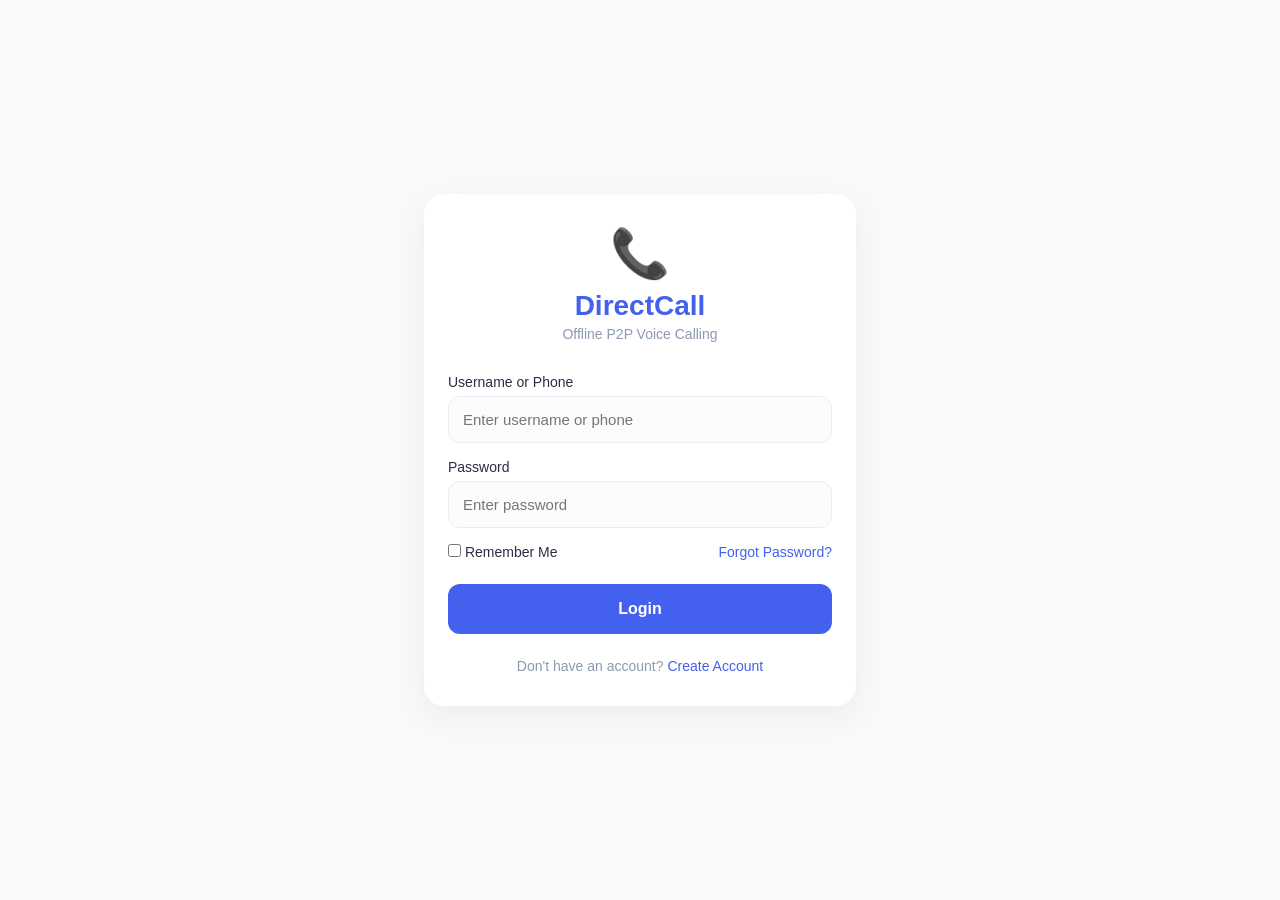
==== android/app/src/main/assets/www/index.html @ d7e54588 "Initial commit of DirectCall Native App" ====
<!DOCTYPE html>
<html lang="en">
<head>
    <meta charset="UTF-8">
    <meta name="viewport" content="width=device-width, initial-scale=1.0, maximum-scale=1.0, user-scalable=no">
    <title>DirectCall</title>
    <link rel="stylesheet" href="css/style.css">
    <link rel="manifest" href="manifest.json">
    <meta name="theme-color" content="#4361ee">
</head>
<body>
    <div id="app-container">
        <!-- LOGIN SCREEN -->
        <div id="login-screen" class="screen active">
            <div class="card">
                <div id="install-banner" style="display:none; background:var(--primary); color:white; padding:12px; text-align:center; border-radius:12px; margin-bottom:16px; font-weight:bold; cursor:pointer; box-shadow:0 4px 10px rgba(67,97,238,0.3); transition:0.2s;">
                    ⬇️ Install DirectCall to Phone
                </div>
                <div class="logo-container">
                    <div class="logo-icon">📞</div>
                    <h1>DirectCall</h1>
                    <p class="subtitle">Offline P2P Voice Calling</p>
                </div>
                
                <form id="login-form">
                    <div class="input-group">
                        <label for="login-identifier">Username or Phone</label>
                        <input type="text" id="login-identifier" required placeholder="Enter username or phone">
                    </div>
                    <div class="input-group">
                        <label for="login-password">Password</label>
                        <input type="password" id="login-password" required placeholder="Enter password">
                    </div>
                    
                    <div class="options-row">
                        <label class="checkbox-container">
                            <input type="checkbox" id="remember-me"> Remember Me
                        </label>
                        <a href="#" class="forgot-link">Forgot Password?</a>
                    </div>

                    <button type="submit" class="btn btn-primary btn-large">Login</button>
                </form>
                
                <p class="switch-screen">
                    Don't have an account? <a href="#" id="go-to-register">Create Account</a>
                </p>
            </div>
        </div>

        <!-- REGISTRATION SCREEN -->
        <div id="register-screen" class="screen">
            <div class="card">
                <div class="logo-container small">
                    <div class="logo-icon">📞</div>
                    <h2>Create Account</h2>
                </div>
                
                <form id="register-form">
                    <div class="input-group">
                        <label for="reg-name">Full Name</label>
                        <input type="text" id="reg-name" required placeholder="e.g. David Mugisha">
                    </div>
                    <div class="input-group">
                        <label for="reg-username">Username</label>
                        <input type="text" id="reg-username" required placeholder="e.g. david">
                    </div>
                    <div class="input-group">
                        <label for="reg-password">Password</label>
                        <input type="password" id="reg-password" required placeholder="Create password">
                    </div>
                    <div class="input-group">
                        <label for="reg-confirm">Confirm Password</label>
                        <input type="password" id="reg-confirm" required placeholder="Confirm password">
                    </div>
                    <button type="submit" class="btn btn-primary btn-large">Create Account</button>
                </form>
                <p class="switch-screen">Already have an account? <a href="#" id="go-to-login">Login here</a></p>
            </div>
        </div>

        <!-- DASHBOARD (HOME) SCREEN -->
        <div id="home-screen" class="screen">
            <div class="header">
                <div>
                    <h2 id="welcome-name">Hello, User 👋</h2>
                    <p class="user-id">My ID: <span id="display-id">DC-00000</span></p>
                </div>
            </div>
            
            <div class="status-banner">
                <div class="status-item">
                    <span class="icon">📡</span>
                    <div>
                        <strong>Wi-Fi Direct</strong>
                        <span id="wifi-status" class="status-text not-connected">NOT CONNECTED</span>
                    </div>
                </div>
                <div class="status-item">
                    <span class="icon">🌐</span>
                    <div>
                        <strong>Internet</strong>
                        <span class="status-text neutral">NOT REQUIRED</span>
                    </div>
                </div>
            </div>

            <div class="action-grid">
                <button class="grid-btn" id="btn-call">
                    <span class="icon">📞</span><span>Dialpad</span>
                </button>
                <button class="grid-btn" id="btn-contacts">
                    <span class="icon">👥</span><span>Contacts</span>
                </button>
                <button class="grid-btn" id="btn-nearby">
                    <span class="icon">📡</span><span>Nearby Users</span>
                </button>
                <button class="grid-btn" id="btn-history">
                    <span class="icon">🕘</span><span>Call History</span>
                </button>
                <button class="grid-btn" id="btn-settings" style="grid-column: span 2;">
                    <span class="icon">⚙️</span><span>Settings</span>
                </button>
            </div>
        </div>

        <!-- DIALPAD SCREEN -->
        <div id="dialpad-screen" class="screen">
            <div class="header">
                <h2>Dialpad</h2>
                <button class="btn-back back-to-home">← Back</button>
            </div>
            <div class="dialpad-container">
                <input type="text" id="dial-input" placeholder="Enter ID (e.g. 12345)" readonly>
                <div class="dial-grid">
                    <button class="dial-btn">1</button><button class="dial-btn">2</button><button class="dial-btn">3</button>
                    <button class="dial-btn">4</button><button class="dial-btn">5</button><button class="dial-btn">6</button>
                    <button class="dial-btn">7</button><button class="dial-btn">8</button><button class="dial-btn">9</button>
                    <button class="dial-btn">X</button><button class="dial-btn">0</button><button class="dial-btn">#</button>
                </div>
                <button class="btn-call-large" id="dial-call-btn">📞</button>
            </div>
        </div>

        <!-- CONTACTS SCREEN -->
        <div id="contacts-screen" class="screen">
            <div class="header">
                <h2>Saved Contacts</h2>
                <button class="btn-back back-to-home">← Back</button>
            </div>
            <div class="user-list">
                <div class="user-item">
                    <div class="user-info">
                        <div class="avatar-small" style="background:#ffd54f">E</div>
                        <div><div class="item-name">Eric Ndikumana</div><div class="item-id">DC-18291</div></div>
                    </div>
                    <button class="btn-call-small" onclick="startCall('Eric Ndikumana', 'DC-18291')">📞</button>
                </div>
                <div class="user-item">
                    <div class="user-info">
                        <div class="avatar-small" style="background:#64b5f6">A</div>
                        <div><div class="item-name">Alice</div><div class="item-id">DC-99212</div></div>
                    </div>
                    <button class="btn-call-small" onclick="startCall('Alice', 'DC-99212')">📞</button>
                </div>
            </div>
        </div>

        <!-- CALL HISTORY SCREEN -->
        <div id="history-screen" class="screen">
            <div class="header">
                <h2>Call History</h2>
                <button class="btn-back back-to-home">← Back</button>
            </div>
            <div class="user-list">
                <div class="user-item">
                    <div class="user-info">
                        <div class="avatar-small">👤</div>
                        <div><div class="item-name">John Doe</div><div class="item-id" style="color:var(--success)">↙ Incoming • Today, 10:30 AM</div></div>
                    </div>
                </div>
                <div class="user-item">
                    <div class="user-info">
                        <div class="avatar-small" style="background:#ffd54f">E</div>
                        <div><div class="item-name">Eric Ndikumana</div><div class="item-id">↗ Outgoing • Yesterday</div></div>
                    </div>
                </div>
                <div class="user-item">
                    <div class="user-info">
                        <div class="avatar-small" style="background:#ef5350; color:white">S</div>
                        <div><div class="item-name">Sarah Smith</div><div class="item-id" style="color:var(--danger)">! Missed • Yesterday</div></div>
                    </div>
                </div>
            </div>
        </div>

        <!-- SETTINGS SCREEN -->
        <div id="settings-screen" class="screen">
            <div class="header">
                <h2>Settings</h2>
                <button class="btn-back back-to-home">← Back</button>
            </div>
            <div class="card" style="margin: 0 0 16px 0;">
                <div style="display:flex; align-items:center; gap:16px;">
                    <div class="avatar-small" style="width:60px; height:60px; font-size:30px;">👤</div>
                    <div>
                        <h3 id="settings-name">User</h3>
                        <p style="color:var(--text-muted); font-family:monospace;" id="settings-id">DC-00000</p>
                    </div>
                </div>
            </div>
            
            <div class="user-list">
                <div class="user-item"><strong>Wi-Fi Direct Status</strong> <span style="color:var(--text-muted)">Enabled</span></div>
                <div class="user-item"><strong>Audio Quality</strong> <span style="color:var(--text-muted)">High</span></div>
                <div class="user-item"><strong>App Version</strong> <span style="color:var(--text-muted)">1.0.0 (Offline)</span></div>
            </div>

            <button id="btn-logout" class="btn btn-secondary" style="margin-top: 24px; color: var(--danger);">Log Out</button>
        </div>

        <!-- NEARBY USERS SCREEN -->
        <div id="nearby-screen" class="screen">
            <div class="header">
                <h2>Nearby Users</h2>
                <button class="btn-back back-to-home">← Back</button>
            </div>
            <div class="status-banner" style="background-color: #e0f2f1; border-left: 4px solid #26a69a;">
                <div class="status-item">
                    <span class="icon" style="animation: pulse 1.5s infinite;">📡</span>
                    <div>
                        <strong>Scanning...</strong>
                        <span class="status-text">Looking for Wi-Fi Direct devices</span>
                    </div>
                </div>
            </div>
            <div class="user-list" id="nearby-list">
                <!-- Mock items injected by JS -->
            </div>
        </div>

        <!-- CALL SCREEN -->
        <div id="call-screen" class="screen call-active-bg">
            <div class="call-header"><p id="call-status">Connecting...</p></div>
            <div class="caller-profile">
                <div class="caller-avatar" id="caller-avatar-icon">👤</div>
                <h2 id="caller-name">Name</h2>
                <p id="caller-id" class="user-id">DC-00000</p>
                <div id="call-timer" class="timer">00:00</div>
            </div>
            <div class="call-controls">
                <button class="control-btn" id="btn-mute">🔇</button>
                <button class="control-btn end-call-btn" id="btn-end-call">❌</button>
                <button class="control-btn" id="btn-speaker">🔊</button>
            </div>
        </div>

    </div>
    <script src="js/app.js"></script>
</body>
</html>
---- android/app/src/main/assets/www/css/style.css ----
:root {
    --primary: #4361ee;
    --primary-hover: #3a56d4;
    --bg-color: #f8f9fa;
    --card-bg: #ffffff;
    --text-main: #2b2d42;
    --text-muted: #8d99ae;
    --border: #e9ecef;
    --success: #2ec4b6;
    --danger: #e63946;
    --radius-lg: 20px;
    --radius-md: 12px;
    --shadow: 0 10px 30px rgba(0,0,0,0.05);
}
* { box-sizing: border-box; margin: 0; padding: 0; font-family: -apple-system, BlinkMacSystemFont, "Segoe UI", Roboto, Helvetica, Arial, sans-serif; }
body { background-color: var(--bg-color); color: var(--text-main); display: flex; justify-content: center; align-items: center; min-height: 100vh; }
#app-container { width: 100%; max-width: 480px; min-height: 100vh; background-color: var(--bg-color); position: relative; overflow: hidden; }
.screen { position: absolute; top: 0; left: 0; width: 100%; height: 100%; padding: 24px; display: none; flex-direction: column; animation: fadeIn 0.3s ease-in-out; overflow-y: auto; background-color: var(--bg-color); }
.screen.active { display: flex; }
@keyframes fadeIn { from { opacity: 0; transform: translateY(10px); } to { opacity: 1; transform: translateY(0); } }
@keyframes pulse { 0% { opacity: 1; } 50% { opacity: 0.4; } 100% { opacity: 1; } }

.card { background: var(--card-bg); border-radius: var(--radius-lg); padding: 32px 24px; box-shadow: var(--shadow); margin: auto 0; }
.logo-container { text-align: center; margin-bottom: 32px; }
.logo-container.small { margin-bottom: 24px; }
.logo-icon { font-size: 48px; margin-bottom: 8px; }
.logo-container.small .logo-icon { font-size: 32px; }
h1 { font-size: 28px; font-weight: 700; color: var(--primary); }
h2 { font-size: 24px; font-weight: 600; }
.subtitle { color: var(--text-muted); font-size: 14px; margin-top: 4px; }

.input-group { margin-bottom: 16px; display: flex; flex-direction: column; }
.input-group label { font-size: 14px; font-weight: 500; margin-bottom: 6px; color: var(--text-main); }
.input-group input { padding: 14px; border: 1px solid var(--border); border-radius: var(--radius-md); font-size: 15px; background-color: #fcfcfc; }
.input-group input:focus { outline: none; border-color: var(--primary); box-shadow: 0 0 0 3px rgba(67, 97, 238, 0.15); }
.options-row { display: flex; justify-content: space-between; align-items: center; margin-bottom: 24px; font-size: 14px; }
.forgot-link, .switch-screen a { color: var(--primary); text-decoration: none; font-weight: 500; }
.switch-screen { text-align: center; margin-top: 24px; font-size: 14px; color: var(--text-muted); }

.btn { width: 100%; padding: 16px; border: none; border-radius: var(--radius-md); font-size: 16px; font-weight: 600; cursor: pointer; transition: 0.2s; }
.btn:active { transform: scale(0.98); }
.btn-primary { background-color: var(--primary); color: white; }
.btn-primary:hover { background-color: var(--primary-hover); }
.btn-secondary { background-color: #e9ecef; color: var(--text-main); }

.header { display: flex; justify-content: space-between; align-items: center; margin-bottom: 24px; margin-top: 24px; }
.user-id { color: var(--text-muted); font-family: monospace; font-size: 14px; margin-top: 4px; }
.status-banner { background: var(--card-bg); border-radius: var(--radius-md); padding: 16px; margin-bottom: 24px; box-shadow: var(--shadow); display: flex; flex-direction: column; gap: 12px; }
.status-item { display: flex; align-items: center; gap: 12px; }
.status-text { display: block; font-size: 12px; font-weight: 700; }
.not-connected { color: var(--danger); }
.connected { color: var(--success); }
.neutral { color: var(--text-muted); }

.action-grid { display: grid; grid-template-columns: 1fr 1fr; gap: 16px; }
.grid-btn { background: var(--card-bg); border: none; border-radius: var(--radius-md); padding: 24px 16px; display: flex; flex-direction: column; align-items: center; gap: 12px; box-shadow: var(--shadow); cursor: pointer; font-size: 15px; font-weight: 600; color: var(--text-main); transition: 0.2s; }
.grid-btn:hover { transform: translateY(-2px); box-shadow: 0 12px 20px rgba(0,0,0,0.08); }
.grid-btn .icon { font-size: 32px; }

.btn-back { background: none; border: none; color: var(--primary); font-weight: 600; cursor: pointer; font-size: 16px; padding: 8px; border-radius: 8px; }
.btn-back:hover { background: #e9ecef; }

.user-list { display: flex; flex-direction: column; gap: 12px; margin-top: 8px; }
.user-item { background: var(--card-bg); padding: 16px; border-radius: var(--radius-md); display: flex; justify-content: space-between; align-items: center; box-shadow: 0 4px 12px rgba(0,0,0,0.03); border: 1px solid var(--border); }
.user-info { display: flex; align-items: center; gap: 12px; }
.avatar-small { width: 44px; height: 44px; background: #e0e0e0; border-radius: 50%; display: flex; align-items: center; justify-content: center; font-size: 20px; font-weight:bold; }
.item-name { font-weight: 600; font-size: 16px; }
.item-id { font-size: 12px; color: var(--text-muted); font-family: monospace; margin-top: 2px; display: flex; align-items: center; gap: 4px; }
.status-dot { width: 8px; height: 8px; background: var(--success); border-radius: 50%; display: inline-block; }
.btn-call-small { background: var(--success); color: white; border: none; padding: 10px 16px; border-radius: 24px; font-weight: 600; cursor: pointer; display: flex; align-items: center; gap: 6px; font-size: 14px; box-shadow: 0 4px 10px rgba(46, 196, 182, 0.3); transition: 0.2s;}
.btn-call-small:hover { transform: scale(1.05); }

/* Dialpad specific */
.dialpad-container { display:flex; flex-direction:column; align-items:center; margin-top:20px; flex:1;}
#dial-input { width:100%; height:70px; font-size:32px; text-align:center; border:none; background:transparent; margin-bottom:20px; font-family:monospace; font-weight:bold; color:var(--text-main); }
#dial-input:focus { outline:none; }
.dial-grid { display:grid; grid-template-columns:repeat(3, 1fr); gap:20px; margin-bottom:40px; }
.dial-btn { width:70px; height:70px; border-radius:50%; border:none; background:var(--card-bg); font-size:28px; font-weight:600; color:var(--text-main); box-shadow:var(--shadow); cursor:pointer; transition:0.1s; }
.dial-btn:active { background:var(--border); transform:scale(0.95); }
.btn-call-large { width:80px; height:80px; border-radius:50%; border:none; background:var(--success); color:white; font-size:32px; box-shadow: 0 10px 20px rgba(46,196,182,0.4); cursor:pointer; transition:0.2s; }
.btn-call-large:hover { transform:scale(1.05); }

/* Call Screen */
.call-active-bg { background-color: #111; color: white; }
.call-header { text-align: center; margin-top: 20px; color: #aaaaaa; font-weight: 500; }
.caller-profile { display: flex; flex-direction: column; align-items: center; justify-content: center; flex: 1; gap: 12px; }
.caller-avatar { width: 140px; height: 140px; background: #333; border-radius: 50%; display: flex; align-items: center; justify-content: center; font-size: 70px; margin-bottom: 20px; box-shadow: 0 0 0 10px rgba(255,255,255,0.05); animation: pulse 2s infinite; }
#caller-name { font-size: 32px; font-weight: 700; color: white; margin: 0; }
#caller-id { color: #888; font-size: 16px; margin: 0; }
.timer { font-size: 20px; font-family: monospace; color: white; margin-top: 10px; opacity: 0; transition: opacity 0.5s; }
.timer.visible { opacity: 1; }

.call-controls { display: flex; justify-content: space-evenly; align-items: center; padding-bottom: 40px; }
.control-btn { width: 64px; height: 64px; border-radius: 50%; border: none; background: #333; color: white; font-size: 24px; cursor: pointer; display: flex; align-items: center; justify-content: center; transition: 0.2s; }
.control-btn:hover { background: #555; }
.control-btn.active { background: white; color: #111; }
.end-call-btn { width: 80px; height: 80px; background: var(--danger); font-size: 32px; box-shadow: 0 4px 15px rgba(230, 57, 70, 0.4); }
.end-call-btn:hover { background: #ff4d4d; transform: scale(1.05); }
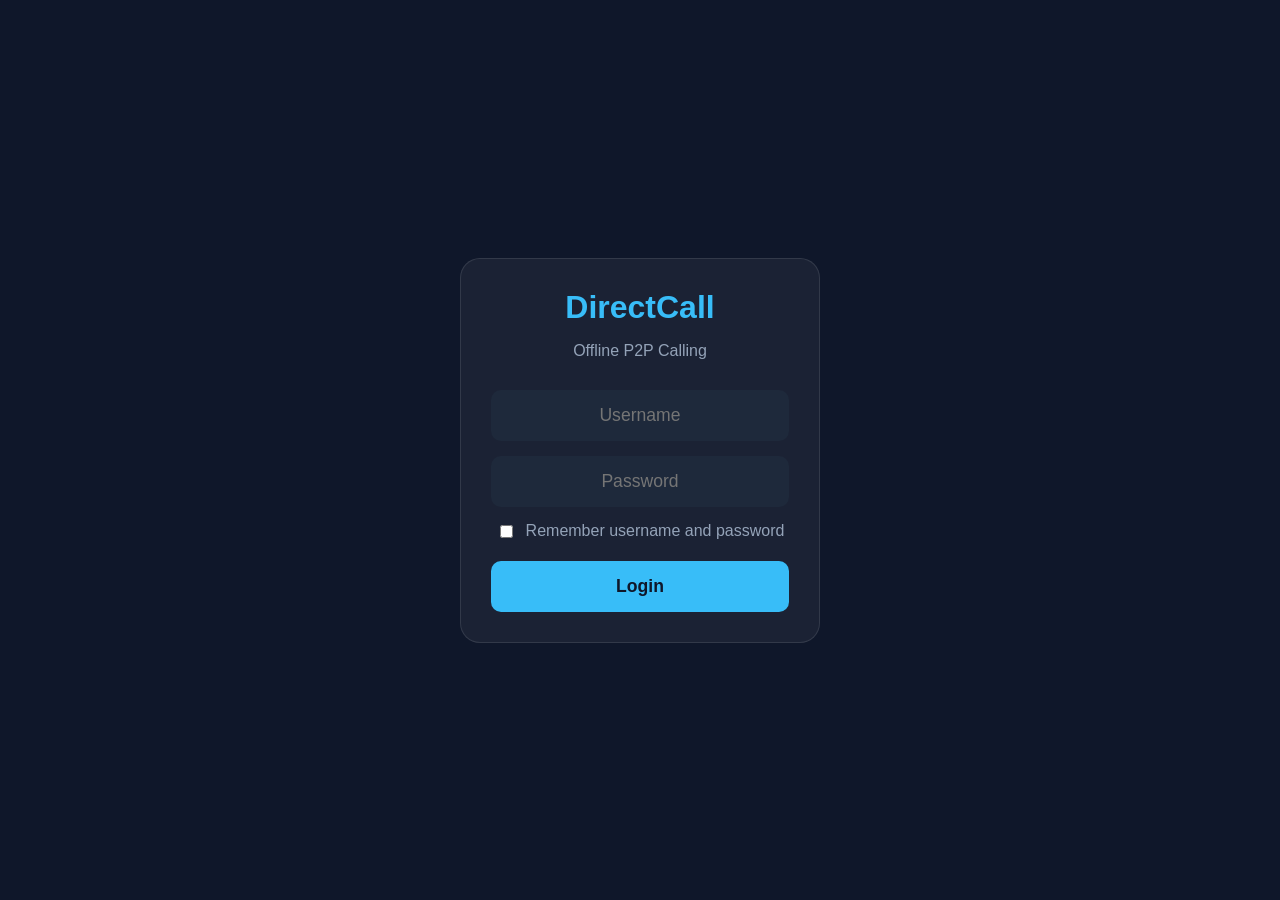
==== commit 2e5c2b83: "Complete UI rewrite and Standard Peer Discovery integration" ====
--- a/android/app/src/main/assets/www/index.html
+++ b/android/app/src/main/assets/www/index.html
@@ -5,256 +5,53 @@
     <meta name="viewport" content="width=device-width, initial-scale=1.0, maximum-scale=1.0, user-scalable=no">
     <title>DirectCall</title>
     <link rel="stylesheet" href="css/style.css">
-    <link rel="manifest" href="manifest.json">
-    <meta name="theme-color" content="#4361ee">
 </head>
 <body>
-    <div id="app-container">
-        <!-- LOGIN SCREEN -->
-        <div id="login-screen" class="screen active">
-            <div class="card">
-                <div id="install-banner" style="display:none; background:var(--primary); color:white; padding:12px; text-align:center; border-radius:12px; margin-bottom:16px; font-weight:bold; cursor:pointer; box-shadow:0 4px 10px rgba(67,97,238,0.3); transition:0.2s;">
-                    ⬇️ Install DirectCall to Phone
-                </div>
-                <div class="logo-container">
-                    <div class="logo-icon">📞</div>
-                    <h1>DirectCall</h1>
-                    <p class="subtitle">Offline P2P Voice Calling</p>
-                </div>
-                
-                <form id="login-form">
-                    <div class="input-group">
-                        <label for="login-identifier">Username or Phone</label>
-                        <input type="text" id="login-identifier" required placeholder="Enter username or phone">
-                    </div>
-                    <div class="input-group">
-                        <label for="login-password">Password</label>
-                        <input type="password" id="login-password" required placeholder="Enter password">
-                    </div>
-                    
-                    <div class="options-row">
-                        <label class="checkbox-container">
-                            <input type="checkbox" id="remember-me"> Remember Me
-                        </label>
-                        <a href="#" class="forgot-link">Forgot Password?</a>
-                    </div>
+    <div id="auth-screen" class="screen active">
+        <div class="glass-card">
+            <h1 class="app-title">DirectCall</h1>
+            <p class="subtitle">Offline P2P Calling</p>
+            <form id="auth-form">
+                <input type="text" id="auth-username" placeholder="Username" required>
+                <input type="password" id="auth-password" placeholder="Password" required>
+                <label class="remember-me">
+                    <input type="checkbox" id="auth-remember"> Remember username and password
+                </label>
+                <button type="submit" id="auth-btn">Login</button>
+            </form>
+        </div>
+    </div>
 
-                    <button type="submit" class="btn btn-primary btn-large">Login</button>
-                </form>
-                
-                <p class="switch-screen">
-                    Don't have an account? <a href="#" id="go-to-register">Create Account</a>
-                </p>
+    <div id="main-screen" class="screen">
+        <div class="header">
+            <div class="user-badge">
+                <span class="dot online"></span>
+                <span id="my-username">User</span>
+            </div>
+            <button id="btn-logout" class="icon-btn">Logout</button>
+        </div>
+
+        <div class="dial-container">
+            <input type="text" id="target-input" placeholder="Enter ID Number..." autocomplete="off">
+            <button id="btn-call-main" class="call-btn-massive">CALL</button>
+        </div>
+
+        <div class="nearby-container">
+            <h3>Nearby ID Numbers</h3>
+            <div id="nearby-list">
+                <p class="empty-state">Scanning...</p>
             </div>
         </div>
+    </div>
 
-        <!-- REGISTRATION SCREEN -->
-        <div id="register-screen" class="screen">
-            <div class="card">
-                <div class="logo-container small">
-                    <div class="logo-icon">📞</div>
-                    <h2>Create Account</h2>
-                </div>
-                
-                <form id="register-form">
-                    <div class="input-group">
-                        <label for="reg-name">Full Name</label>
-                        <input type="text" id="reg-name" required placeholder="e.g. David Mugisha">
-                    </div>
-                    <div class="input-group">
-                        <label for="reg-username">Username</label>
-                        <input type="text" id="reg-username" required placeholder="e.g. david">
-                    </div>
-                    <div class="input-group">
-                        <label for="reg-password">Password</label>
-                        <input type="password" id="reg-password" required placeholder="Create password">
-                    </div>
-                    <div class="input-group">
-                        <label for="reg-confirm">Confirm Password</label>
-                        <input type="password" id="reg-confirm" required placeholder="Confirm password">
-                    </div>
-                    <button type="submit" class="btn btn-primary btn-large">Create Account</button>
-                </form>
-                <p class="switch-screen">Already have an account? <a href="#" id="go-to-login">Login here</a></p>
-            </div>
+    <div id="call-screen" class="screen">
+        <div class="call-ui">
+            <div class="avatar-large">??</div>
+            <h2 id="call-target-name">Unknown</h2>
+            <p id="call-status">Negotiating connection...</p>
+            <h1 id="call-timer">00:00</h1>
+            <button id="btn-end-call" class="end-call-btn">END CALL</button>
         </div>
-
-        <!-- DASHBOARD (HOME) SCREEN -->
-        <div id="home-screen" class="screen">
-            <div class="header">
-                <div>
-                    <h2 id="welcome-name">Hello, User 👋</h2>
-                    <p class="user-id">My ID: <span id="display-id">DC-00000</span></p>
-                </div>
-            </div>
-            
-            <div class="status-banner">
-                <div class="status-item">
-                    <span class="icon">📡</span>
-                    <div>
-                        <strong>Wi-Fi Direct</strong>
-                        <span id="wifi-status" class="status-text not-connected">NOT CONNECTED</span>
-                    </div>
-                </div>
-                <div class="status-item">
-                    <span class="icon">🌐</span>
-                    <div>
-                        <strong>Internet</strong>
-                        <span class="status-text neutral">NOT REQUIRED</span>
-                    </div>
-                </div>
-            </div>
-
-            <div class="action-grid">
-                <button class="grid-btn" id="btn-call">
-                    <span class="icon">📞</span><span>Dialpad</span>
-                </button>
-                <button class="grid-btn" id="btn-contacts">
-                    <span class="icon">👥</span><span>Contacts</span>
-                </button>
-                <button class="grid-btn" id="btn-nearby">
-                    <span class="icon">📡</span><span>Nearby Users</span>
-                </button>
-                <button class="grid-btn" id="btn-history">
-                    <span class="icon">🕘</span><span>Call History</span>
-                </button>
-                <button class="grid-btn" id="btn-settings" style="grid-column: span 2;">
-                    <span class="icon">⚙️</span><span>Settings</span>
-                </button>
-            </div>
-        </div>
-
-        <!-- DIALPAD SCREEN -->
-        <div id="dialpad-screen" class="screen">
-            <div class="header">
-                <h2>Dialpad</h2>
-                <button class="btn-back back-to-home">← Back</button>
-            </div>
-            <div class="dialpad-container">
-                <input type="text" id="dial-input" placeholder="Enter ID (e.g. 12345)" readonly>
-                <div class="dial-grid">
-                    <button class="dial-btn">1</button><button class="dial-btn">2</button><button class="dial-btn">3</button>
-                    <button class="dial-btn">4</button><button class="dial-btn">5</button><button class="dial-btn">6</button>
-                    <button class="dial-btn">7</button><button class="dial-btn">8</button><button class="dial-btn">9</button>
-                    <button class="dial-btn">X</button><button class="dial-btn">0</button><button class="dial-btn">#</button>
-                </div>
-                <button class="btn-call-large" id="dial-call-btn">📞</button>
-            </div>
-        </div>
-
-        <!-- CONTACTS SCREEN -->
-        <div id="contacts-screen" class="screen">
-            <div class="header">
-                <h2>Saved Contacts</h2>
-                <button class="btn-back back-to-home">← Back</button>
-            </div>
-            <div class="user-list">
-                <div class="user-item">
-                    <div class="user-info">
-                        <div class="avatar-small" style="background:#ffd54f">E</div>
-                        <div><div class="item-name">Eric Ndikumana</div><div class="item-id">DC-18291</div></div>
-                    </div>
-                    <button class="btn-call-small" onclick="startCall('Eric Ndikumana', 'DC-18291')">📞</button>
-                </div>
-                <div class="user-item">
-                    <div class="user-info">
-                        <div class="avatar-small" style="background:#64b5f6">A</div>
-                        <div><div class="item-name">Alice</div><div class="item-id">DC-99212</div></div>
-                    </div>
-                    <button class="btn-call-small" onclick="startCall('Alice', 'DC-99212')">📞</button>
-                </div>
-            </div>
-        </div>
-
-        <!-- CALL HISTORY SCREEN -->
-        <div id="history-screen" class="screen">
-            <div class="header">
-                <h2>Call History</h2>
-                <button class="btn-back back-to-home">← Back</button>
-            </div>
-            <div class="user-list">
-                <div class="user-item">
-                    <div class="user-info">
-                        <div class="avatar-small">👤</div>
-                        <div><div class="item-name">John Doe</div><div class="item-id" style="color:var(--success)">↙ Incoming • Today, 10:30 AM</div></div>
-                    </div>
-                </div>
-                <div class="user-item">
-                    <div class="user-info">
-                        <div class="avatar-small" style="background:#ffd54f">E</div>
-                        <div><div class="item-name">Eric Ndikumana</div><div class="item-id">↗ Outgoing • Yesterday</div></div>
-                    </div>
-                </div>
-                <div class="user-item">
-                    <div class="user-info">
-                        <div class="avatar-small" style="background:#ef5350; color:white">S</div>
-                        <div><div class="item-name">Sarah Smith</div><div class="item-id" style="color:var(--danger)">! Missed • Yesterday</div></div>
-                    </div>
-                </div>
-            </div>
-        </div>
-
-        <!-- SETTINGS SCREEN -->
-        <div id="settings-screen" class="screen">
-            <div class="header">
-                <h2>Settings</h2>
-                <button class="btn-back back-to-home">← Back</button>
-            </div>
-            <div class="card" style="margin: 0 0 16px 0;">
-                <div style="display:flex; align-items:center; gap:16px;">
-                    <div class="avatar-small" style="width:60px; height:60px; font-size:30px;">👤</div>
-                    <div>
-                        <h3 id="settings-name">User</h3>
-                        <p style="color:var(--text-muted); font-family:monospace;" id="settings-id">DC-00000</p>
-                    </div>
-                </div>
-            </div>
-            
-            <div class="user-list">
-                <div class="user-item"><strong>Wi-Fi Direct Status</strong> <span style="color:var(--text-muted)">Enabled</span></div>
-                <div class="user-item"><strong>Audio Quality</strong> <span style="color:var(--text-muted)">High</span></div>
-                <div class="user-item"><strong>App Version</strong> <span style="color:var(--text-muted)">1.0.0 (Offline)</span></div>
-            </div>
-
-            <button id="btn-logout" class="btn btn-secondary" style="margin-top: 24px; color: var(--danger);">Log Out</button>
-        </div>
-
-        <!-- NEARBY USERS SCREEN -->
-        <div id="nearby-screen" class="screen">
-            <div class="header">
-                <h2>Nearby Users</h2>
-                <button class="btn-back back-to-home">← Back</button>
-            </div>
-            <div class="status-banner" style="background-color: #e0f2f1; border-left: 4px solid #26a69a;">
-                <div class="status-item">
-                    <span class="icon" style="animation: pulse 1.5s infinite;">📡</span>
-                    <div>
-                        <strong>Scanning...</strong>
-                        <span class="status-text">Looking for Wi-Fi Direct devices</span>
-                    </div>
-                </div>
-            </div>
-            <div class="user-list" id="nearby-list">
-                <!-- Mock items injected by JS -->
-            </div>
-        </div>
-
-        <!-- CALL SCREEN -->
-        <div id="call-screen" class="screen call-active-bg">
-            <div class="call-header"><p id="call-status">Connecting...</p></div>
-            <div class="caller-profile">
-                <div class="caller-avatar" id="caller-avatar-icon">👤</div>
-                <h2 id="caller-name">Name</h2>
-                <p id="caller-id" class="user-id">DC-00000</p>
-                <div id="call-timer" class="timer">00:00</div>
-            </div>
-            <div class="call-controls">
-                <button class="control-btn" id="btn-mute">🔇</button>
-                <button class="control-btn end-call-btn" id="btn-end-call">❌</button>
-                <button class="control-btn" id="btn-speaker">🔊</button>
-            </div>
-        </div>
-
     </div>
     <script src="js/app.js"></script>
 </body>
--- a/android/app/src/main/assets/www/css/style.css
+++ b/android/app/src/main/assets/www/css/style.css
@@ -1,98 +1,43 @@
-:root {
-    --primary: #4361ee;
-    --primary-hover: #3a56d4;
-    --bg-color: #f8f9fa;
-    --card-bg: #ffffff;
-    --text-main: #2b2d42;
-    --text-muted: #8d99ae;
-    --border: #e9ecef;
-    --success: #2ec4b6;
-    --danger: #e63946;
-    --radius-lg: 20px;
-    --radius-md: 12px;
-    --shadow: 0 10px 30px rgba(0,0,0,0.05);
-}
-* { box-sizing: border-box; margin: 0; padding: 0; font-family: -apple-system, BlinkMacSystemFont, "Segoe UI", Roboto, Helvetica, Arial, sans-serif; }
-body { background-color: var(--bg-color); color: var(--text-main); display: flex; justify-content: center; align-items: center; min-height: 100vh; }
-#app-container { width: 100%; max-width: 480px; min-height: 100vh; background-color: var(--bg-color); position: relative; overflow: hidden; }
-.screen { position: absolute; top: 0; left: 0; width: 100%; height: 100%; padding: 24px; display: none; flex-direction: column; animation: fadeIn 0.3s ease-in-out; overflow-y: auto; background-color: var(--bg-color); }
+* { box-sizing: border-box; font-family: -apple-system, BlinkMacSystemFont, "Segoe UI", Roboto, Helvetica, Arial, sans-serif; }
+body { margin: 0; padding: 0; background: #0f172a; color: #fff; display: flex; justify-content: center; height: 100vh; overflow: hidden; }
+.screen { display: none; width: 100%; max-width: 400px; height: 100%; flex-direction: column; padding: 20px; }
 .screen.active { display: flex; }
-@keyframes fadeIn { from { opacity: 0; transform: translateY(10px); } to { opacity: 1; transform: translateY(0); } }
-@keyframes pulse { 0% { opacity: 1; } 50% { opacity: 0.4; } 100% { opacity: 1; } }
 
-.card { background: var(--card-bg); border-radius: var(--radius-lg); padding: 32px 24px; box-shadow: var(--shadow); margin: auto 0; }
-.logo-container { text-align: center; margin-bottom: 32px; }
-.logo-container.small { margin-bottom: 24px; }
-.logo-icon { font-size: 48px; margin-bottom: 8px; }
-.logo-container.small .logo-icon { font-size: 32px; }
-h1 { font-size: 28px; font-weight: 700; color: var(--primary); }
-h2 { font-size: 24px; font-weight: 600; }
-.subtitle { color: var(--text-muted); font-size: 14px; margin-top: 4px; }
+.glass-card { background: rgba(255, 255, 255, 0.05); border: 1px solid rgba(255, 255, 255, 0.1); border-radius: 20px; padding: 30px; text-align: center; margin: auto 0; }
+.app-title { font-size: 2rem; margin: 0; color: #38bdf8; }
+.subtitle { color: #94a3b8; margin-bottom: 30px; }
 
-.input-group { margin-bottom: 16px; display: flex; flex-direction: column; }
-.input-group label { font-size: 14px; font-weight: 500; margin-bottom: 6px; color: var(--text-main); }
-.input-group input { padding: 14px; border: 1px solid var(--border); border-radius: var(--radius-md); font-size: 15px; background-color: #fcfcfc; }
-.input-group input:focus { outline: none; border-color: var(--primary); box-shadow: 0 0 0 3px rgba(67, 97, 238, 0.15); }
-.options-row { display: flex; justify-content: space-between; align-items: center; margin-bottom: 24px; font-size: 14px; }
-.forgot-link, .switch-screen a { color: var(--primary); text-decoration: none; font-weight: 500; }
-.switch-screen { text-align: center; margin-top: 24px; font-size: 14px; color: var(--text-muted); }
+input[type="text"], input[type="password"] { width: 100%; padding: 15px; margin-bottom: 15px; border-radius: 10px; border: none; background: #1e293b; color: #fff; font-size: 1.1rem; text-align: center; }
+input:focus { outline: 2px solid #38bdf8; }
+.remember-me { display: flex; align-items: center; justify-content: center; gap: 10px; color: #94a3b8; margin-bottom: 20px; }
 
-.btn { width: 100%; padding: 16px; border: none; border-radius: var(--radius-md); font-size: 16px; font-weight: 600; cursor: pointer; transition: 0.2s; }
-.btn:active { transform: scale(0.98); }
-.btn-primary { background-color: var(--primary); color: white; }
-.btn-primary:hover { background-color: var(--primary-hover); }
-.btn-secondary { background-color: #e9ecef; color: var(--text-main); }
+button { width: 100%; padding: 15px; border-radius: 10px; border: none; font-size: 1.1rem; font-weight: bold; cursor: pointer; transition: 0.2s; }
+#auth-btn { background: #38bdf8; color: #0f172a; }
+#auth-btn:active { background: #0284c7; }
 
-.header { display: flex; justify-content: space-between; align-items: center; margin-bottom: 24px; margin-top: 24px; }
-.user-id { color: var(--text-muted); font-family: monospace; font-size: 14px; margin-top: 4px; }
-.status-banner { background: var(--card-bg); border-radius: var(--radius-md); padding: 16px; margin-bottom: 24px; box-shadow: var(--shadow); display: flex; flex-direction: column; gap: 12px; }
-.status-item { display: flex; align-items: center; gap: 12px; }
-.status-text { display: block; font-size: 12px; font-weight: 700; }
-.not-connected { color: var(--danger); }
-.connected { color: var(--success); }
-.neutral { color: var(--text-muted); }
+.header { display: flex; justify-content: space-between; align-items: center; margin-bottom: 40px; }
+.user-badge { display: flex; align-items: center; gap: 8px; background: #1e293b; padding: 8px 15px; border-radius: 20px; }
+.dot.online { width: 10px; height: 10px; background: #22c55e; border-radius: 50%; }
+.icon-btn { width: auto; padding: 8px 15px; background: transparent; color: #ef4444; border: 1px solid #ef4444; }
 
-.action-grid { display: grid; grid-template-columns: 1fr 1fr; gap: 16px; }
-.grid-btn { background: var(--card-bg); border: none; border-radius: var(--radius-md); padding: 24px 16px; display: flex; flex-direction: column; align-items: center; gap: 12px; box-shadow: var(--shadow); cursor: pointer; font-size: 15px; font-weight: 600; color: var(--text-main); transition: 0.2s; }
-.grid-btn:hover { transform: translateY(-2px); box-shadow: 0 12px 20px rgba(0,0,0,0.08); }
-.grid-btn .icon { font-size: 32px; }
+.dial-container { text-align: center; margin-bottom: 40px; }
+#target-input { font-size: 1.5rem; letter-spacing: 2px; background: #1e293b; font-weight: bold; }
+.call-btn-massive { background: #22c55e; color: #fff; font-size: 1.5rem; padding: 20px; border-radius: 15px; box-shadow: 0 4px 15px rgba(34, 197, 94, 0.4); }
+.call-btn-massive:active { transform: scale(0.95); }
 
-.btn-back { background: none; border: none; color: var(--primary); font-weight: 600; cursor: pointer; font-size: 16px; padding: 8px; border-radius: 8px; }
-.btn-back:hover { background: #e9ecef; }
+.nearby-container { background: #1e293b; border-radius: 20px; padding: 20px; flex-grow: 1; overflow-y: auto; }
+.nearby-container h3 { margin-top: 0; color: #94a3b8; font-size: 1rem; border-bottom: 1px solid #334155; padding-bottom: 10px; }
+.empty-state { color: #64748b; text-align: center; margin-top: 20px; font-style: italic; }
 
-.user-list { display: flex; flex-direction: column; gap: 12px; margin-top: 8px; }
-.user-item { background: var(--card-bg); padding: 16px; border-radius: var(--radius-md); display: flex; justify-content: space-between; align-items: center; box-shadow: 0 4px 12px rgba(0,0,0,0.03); border: 1px solid var(--border); }
-.user-info { display: flex; align-items: center; gap: 12px; }
-.avatar-small { width: 44px; height: 44px; background: #e0e0e0; border-radius: 50%; display: flex; align-items: center; justify-content: center; font-size: 20px; font-weight:bold; }
-.item-name { font-weight: 600; font-size: 16px; }
-.item-id { font-size: 12px; color: var(--text-muted); font-family: monospace; margin-top: 2px; display: flex; align-items: center; gap: 4px; }
-.status-dot { width: 8px; height: 8px; background: var(--success); border-radius: 50%; display: inline-block; }
-.btn-call-small { background: var(--success); color: white; border: none; padding: 10px 16px; border-radius: 24px; font-weight: 600; cursor: pointer; display: flex; align-items: center; gap: 6px; font-size: 14px; box-shadow: 0 4px 10px rgba(46, 196, 182, 0.3); transition: 0.2s;}
-.btn-call-small:hover { transform: scale(1.05); }
+.nearby-item { display: flex; justify-content: space-between; align-items: center; padding: 15px 0; border-bottom: 1px solid #334155; cursor: pointer; }
+.nearby-item:last-child { border-bottom: none; }
+.nearby-id { font-size: 1.2rem; font-weight: bold; color: #fff; }
+.nearby-mac { font-size: 0.8rem; color: #64748b; }
 
-/* Dialpad specific */
-.dialpad-container { display:flex; flex-direction:column; align-items:center; margin-top:20px; flex:1;}
-#dial-input { width:100%; height:70px; font-size:32px; text-align:center; border:none; background:transparent; margin-bottom:20px; font-family:monospace; font-weight:bold; color:var(--text-main); }
-#dial-input:focus { outline:none; }
-.dial-grid { display:grid; grid-template-columns:repeat(3, 1fr); gap:20px; margin-bottom:40px; }
-.dial-btn { width:70px; height:70px; border-radius:50%; border:none; background:var(--card-bg); font-size:28px; font-weight:600; color:var(--text-main); box-shadow:var(--shadow); cursor:pointer; transition:0.1s; }
-.dial-btn:active { background:var(--border); transform:scale(0.95); }
-.btn-call-large { width:80px; height:80px; border-radius:50%; border:none; background:var(--success); color:white; font-size:32px; box-shadow: 0 10px 20px rgba(46,196,182,0.4); cursor:pointer; transition:0.2s; }
-.btn-call-large:hover { transform:scale(1.05); }
-
-/* Call Screen */
-.call-active-bg { background-color: #111; color: white; }
-.call-header { text-align: center; margin-top: 20px; color: #aaaaaa; font-weight: 500; }
-.caller-profile { display: flex; flex-direction: column; align-items: center; justify-content: center; flex: 1; gap: 12px; }
-.caller-avatar { width: 140px; height: 140px; background: #333; border-radius: 50%; display: flex; align-items: center; justify-content: center; font-size: 70px; margin-bottom: 20px; box-shadow: 0 0 0 10px rgba(255,255,255,0.05); animation: pulse 2s infinite; }
-#caller-name { font-size: 32px; font-weight: 700; color: white; margin: 0; }
-#caller-id { color: #888; font-size: 16px; margin: 0; }
-.timer { font-size: 20px; font-family: monospace; color: white; margin-top: 10px; opacity: 0; transition: opacity 0.5s; }
-.timer.visible { opacity: 1; }
-
-.call-controls { display: flex; justify-content: space-evenly; align-items: center; padding-bottom: 40px; }
-.control-btn { width: 64px; height: 64px; border-radius: 50%; border: none; background: #333; color: white; font-size: 24px; cursor: pointer; display: flex; align-items: center; justify-content: center; transition: 0.2s; }
-.control-btn:hover { background: #555; }
-.control-btn.active { background: white; color: #111; }
-.end-call-btn { width: 80px; height: 80px; background: var(--danger); font-size: 32px; box-shadow: 0 4px 15px rgba(230, 57, 70, 0.4); }
-.end-call-btn:hover { background: #ff4d4d; transform: scale(1.05); }
+.call-ui { text-align: center; margin: auto 0; }
+.avatar-large { font-size: 5rem; margin-bottom: 20px; }
+#call-target-name { font-size: 2rem; margin: 0 0 10px 0; }
+#call-status { color: #38bdf8; margin-bottom: 30px; }
+#call-timer { font-size: 3rem; font-family: monospace; margin-bottom: 40px; display: none; }
+#call-timer.visible { display: block; }
+.end-call-btn { background: #ef4444; color: #fff; padding: 20px; border-radius: 50px; font-size: 1.2rem; }
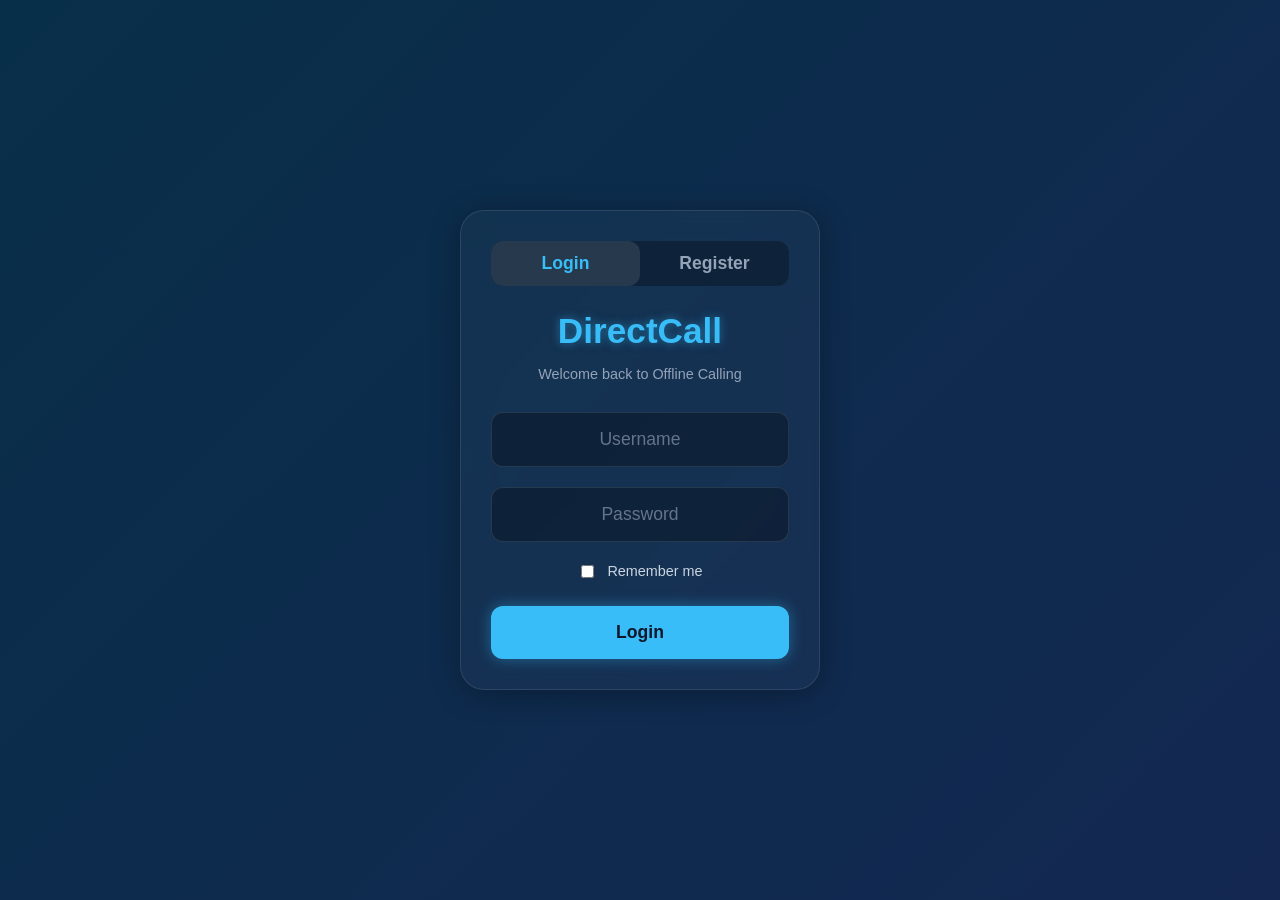
==== commit 31c0f40f: "Modernize UI with separate Login/Register tabs and animations" ====
--- a/android/app/src/main/assets/www/index.html
+++ b/android/app/src/main/assets/www/index.html
@@ -1,23 +1,35 @@
-<!DOCTYPE html>
+﻿<!DOCTYPE html>
 <html lang="en">
 <head>
     <meta charset="UTF-8">
     <meta name="viewport" content="width=device-width, initial-scale=1.0, maximum-scale=1.0, user-scalable=no">
     <title>DirectCall</title>
-    <link rel="stylesheet" href="css/style.css">
+    <link rel="stylesheet" href="css/style.v2.css">
 </head>
 <body>
     <div id="auth-screen" class="screen active">
-        <div class="glass-card">
+        <div class="glass-card auth-card">
+            <div class="auth-tabs">
+                <button id="tab-login" class="auth-tab active">Login</button>
+                <button id="tab-register" class="auth-tab">Register</button>
+            </div>
+            
             <h1 class="app-title">DirectCall</h1>
-            <p class="subtitle">Offline P2P Calling</p>
+            <p class="subtitle" id="auth-subtitle">Welcome back to Offline Calling</p>
+            
             <form id="auth-form">
-                <input type="text" id="auth-username" placeholder="Username" required>
-                <input type="password" id="auth-password" placeholder="Password" required>
+                <div class="input-container">
+                    <input type="text" id="auth-username" placeholder="Username" required>
+                </div>
+                <div class="input-container">
+                    <input type="password" id="auth-password" placeholder="Password" required>
+                </div>
+                
                 <label class="remember-me">
-                    <input type="checkbox" id="auth-remember"> Remember username and password
+                    <input type="checkbox" id="auth-remember"> Remember me
                 </label>
-                <button type="submit" id="auth-btn">Login</button>
+                
+                <button type="submit" id="auth-btn" class="glow-btn">Login</button>
             </form>
         </div>
     </div>
@@ -31,7 +43,7 @@
             <button id="btn-logout" class="icon-btn">Logout</button>
         </div>
 
-        <div class="dial-container">
+        <div class="dial-container glass-card">
             <input type="text" id="target-input" placeholder="Enter ID Number..." autocomplete="off">
             <button id="btn-call-main" class="call-btn-massive">CALL</button>
         </div>
@@ -39,14 +51,14 @@
         <div class="nearby-container">
             <h3>Nearby ID Numbers</h3>
             <div id="nearby-list">
-                <p class="empty-state">Scanning...</p>
+                <p class="empty-state">Scanning room...</p>
             </div>
         </div>
     </div>
 
     <div id="call-screen" class="screen">
-        <div class="call-ui">
-            <div class="avatar-large">??</div>
+        <div class="call-ui glass-card">
+            <div class="avatar-large pulse-animation">👤</div>
             <h2 id="call-target-name">Unknown</h2>
             <p id="call-status">Negotiating connection...</p>
             <h1 id="call-timer">00:00</h1>
--- a/android/app/src/main/assets/www/css/style.v2.css
+++ b/android/app/src/main/assets/www/css/style.v2.css
@@ -0,0 +1,91 @@
+﻿* { box-sizing: border-box; font-family: 'Segoe UI', Roboto, Helvetica, Arial, sans-serif; }
+body { 
+    margin: 0; padding: 0; color: #fff; display: flex; justify-content: center; height: 100vh; overflow: hidden; 
+    background: linear-gradient(-45deg, #0f172a, #1e1b4b, #172554, #082f49);
+    background-size: 400% 400%;
+    animation: gradientBG 15s ease infinite;
+}
+
+@keyframes gradientBG {
+    0% { background-position: 0% 50%; }
+    50% { background-position: 100% 50%; }
+    100% { background-position: 0% 50%; }
+}
+
+.screen { display: none; width: 100%; max-width: 400px; height: 100%; flex-direction: column; padding: 20px; }
+.screen.active { display: flex; animation: fadeIn 0.4s ease forwards; }
+
+@keyframes fadeIn {
+    from { opacity: 0; transform: translateY(10px); }
+    to { opacity: 1; transform: translateY(0); }
+}
+
+/* Glassmorphism */
+.glass-card { 
+    background: rgba(255, 255, 255, 0.03); 
+    backdrop-filter: blur(16px);
+    -webkit-backdrop-filter: blur(16px);
+    border: 1px solid rgba(255, 255, 255, 0.1); 
+    border-radius: 24px; padding: 30px; text-align: center; margin: auto 0;
+    box-shadow: 0 4px 30px rgba(0, 0, 0, 0.3);
+}
+
+.auth-tabs { display: flex; background: rgba(0,0,0,0.3); border-radius: 12px; margin-bottom: 25px; overflow: hidden; }
+.auth-tab { flex: 1; padding: 12px; border: none; background: transparent; color: #94a3b8; font-weight: bold; cursor: pointer; transition: 0.3s; }
+.auth-tab.active { background: rgba(255,255,255,0.1); color: #38bdf8; }
+
+.app-title { font-size: 2.2rem; margin: 0; color: #38bdf8; text-shadow: 0 0 10px rgba(56, 189, 248, 0.5); }
+.subtitle { color: #94a3b8; margin-bottom: 30px; font-size: 0.9rem; }
+
+.input-container { position: relative; width: 100%; margin-bottom: 20px; }
+input[type="text"], input[type="password"] { 
+    width: 100%; padding: 16px; border-radius: 12px; border: 1px solid rgba(255,255,255,0.1); 
+    background: rgba(0,0,0,0.3); color: #fff; font-size: 1.1rem; text-align: center; 
+    transition: all 0.3s;
+}
+input:focus { outline: none; border-color: #38bdf8; box-shadow: 0 0 15px rgba(56, 189, 248, 0.3); background: rgba(0,0,0,0.5); }
+input::placeholder { color: #64748b; }
+
+.remember-me { display: flex; align-items: center; justify-content: center; gap: 10px; color: #cbd5e1; margin-bottom: 25px; font-size: 0.9rem; }
+.remember-me input { accent-color: #38bdf8; }
+
+button { width: 100%; padding: 16px; border-radius: 12px; border: none; font-size: 1.1rem; font-weight: bold; cursor: pointer; transition: 0.3s; }
+.glow-btn { background: #38bdf8; color: #0f172a; box-shadow: 0 0 15px rgba(56, 189, 248, 0.4); }
+.glow-btn:active { transform: scale(0.96); box-shadow: 0 0 5px rgba(56, 189, 248, 0.4); }
+
+/* Main Dashboard */
+.header { display: flex; justify-content: space-between; align-items: center; margin-bottom: 30px; }
+.user-badge { display: flex; align-items: center; gap: 10px; background: rgba(255,255,255,0.05); padding: 8px 16px; border-radius: 20px; border: 1px solid rgba(255,255,255,0.05); }
+.dot.online { width: 8px; height: 8px; background: #22c55e; border-radius: 50%; box-shadow: 0 0 8px #22c55e; }
+.icon-btn { width: auto; padding: 8px 16px; background: rgba(239, 68, 68, 0.1); color: #ef4444; border: 1px solid rgba(239, 68, 68, 0.3); }
+
+.dial-container { margin-bottom: 30px; padding: 25px; }
+#target-input { font-size: 1.6rem; letter-spacing: 3px; font-weight: bold; margin-bottom: 20px; }
+.call-btn-massive { background: linear-gradient(135deg, #22c55e, #16a34a); color: #fff; font-size: 1.5rem; padding: 20px; border-radius: 16px; box-shadow: 0 10px 25px rgba(34, 197, 94, 0.4); letter-spacing: 1px; }
+.call-btn-massive:active { transform: scale(0.95); }
+
+.nearby-container { background: rgba(255,255,255,0.03); border-radius: 24px; padding: 25px; flex-grow: 1; overflow-y: auto; border: 1px solid rgba(255,255,255,0.05); }
+.nearby-container h3 { margin-top: 0; color: #cbd5e1; font-size: 1.1rem; border-bottom: 1px solid rgba(255,255,255,0.1); padding-bottom: 15px; margin-bottom: 0;}
+.empty-state { color: #64748b; text-align: center; margin-top: 30px; font-style: italic; }
+
+.nearby-item { display: flex; justify-content: space-between; align-items: center; padding: 15px 0; border-bottom: 1px solid rgba(255,255,255,0.05); cursor: pointer; transition: 0.2s; }
+.nearby-item:hover { transform: translateX(5px); }
+.nearby-item:last-child { border-bottom: none; }
+.nearby-id { font-size: 1.3rem; font-weight: bold; color: #fff; letter-spacing: 1px; }
+.nearby-mac { font-size: 0.85rem; color: #94a3b8; margin-top: 4px; }
+
+/* Call Screen */
+.pulse-animation { animation: pulse 2s infinite; }
+@keyframes pulse {
+    0% { transform: scale(1); opacity: 1; }
+    50% { transform: scale(1.1); opacity: 0.8; }
+    100% { transform: scale(1); opacity: 1; }
+}
+
+.avatar-large { font-size: 5rem; margin-bottom: 20px; text-shadow: 0 0 20px rgba(255,255,255,0.2); }
+#call-target-name { font-size: 2.2rem; margin: 0 0 10px 0; font-weight: bold; letter-spacing: 2px; }
+#call-status { color: #38bdf8; margin-bottom: 30px; font-weight: 500; }
+#call-timer { font-size: 3.5rem; font-family: monospace; margin-bottom: 40px; display: none; color: #fff; text-shadow: 0 0 15px rgba(255,255,255,0.3); }
+#call-timer.visible { display: block; }
+.end-call-btn { background: #ef4444; color: #fff; padding: 20px; border-radius: 50px; font-size: 1.2rem; box-shadow: 0 5px 20px rgba(239, 68, 68, 0.4); }
+.end-call-btn:active { transform: scale(0.95); }
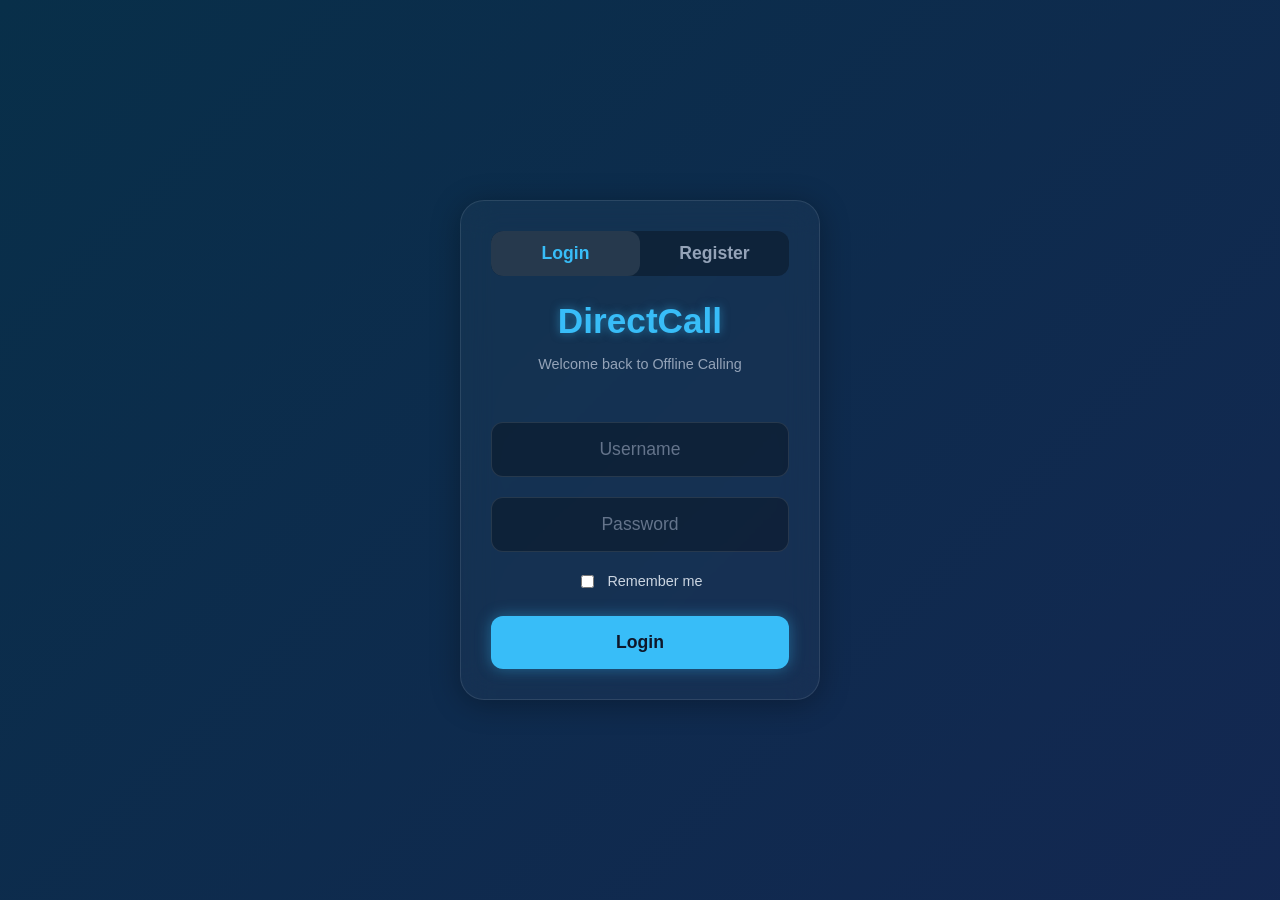
==== commit 8454ddd6: "Implement true local database logic for Login and Register tabs" ====
--- a/android/app/src/main/assets/www/index.html
+++ b/android/app/src/main/assets/www/index.html
@@ -17,6 +17,8 @@
             <h1 class="app-title">DirectCall</h1>
             <p class="subtitle" id="auth-subtitle">Welcome back to Offline Calling</p>
             
+            <div id="auth-error" class="error-text"></div>
+
             <form id="auth-form">
                 <div class="input-container">
                     <input type="text" id="auth-username" placeholder="Username" required>
--- a/android/app/src/main/assets/www/css/style.v2.css
+++ b/android/app/src/main/assets/www/css/style.v2.css
@@ -35,7 +35,9 @@
 .auth-tab.active { background: rgba(255,255,255,0.1); color: #38bdf8; }
 
 .app-title { font-size: 2.2rem; margin: 0; color: #38bdf8; text-shadow: 0 0 10px rgba(56, 189, 248, 0.5); }
-.subtitle { color: #94a3b8; margin-bottom: 30px; font-size: 0.9rem; }
+.subtitle { color: #94a3b8; margin-bottom: 15px; font-size: 0.9rem; }
+
+.error-text { color: #f87171; font-size: 0.9rem; margin-bottom: 15px; min-height: 20px; font-weight: bold; }
 
 .input-container { position: relative; width: 100%; margin-bottom: 20px; }
 input[type="text"], input[type="password"] { 
